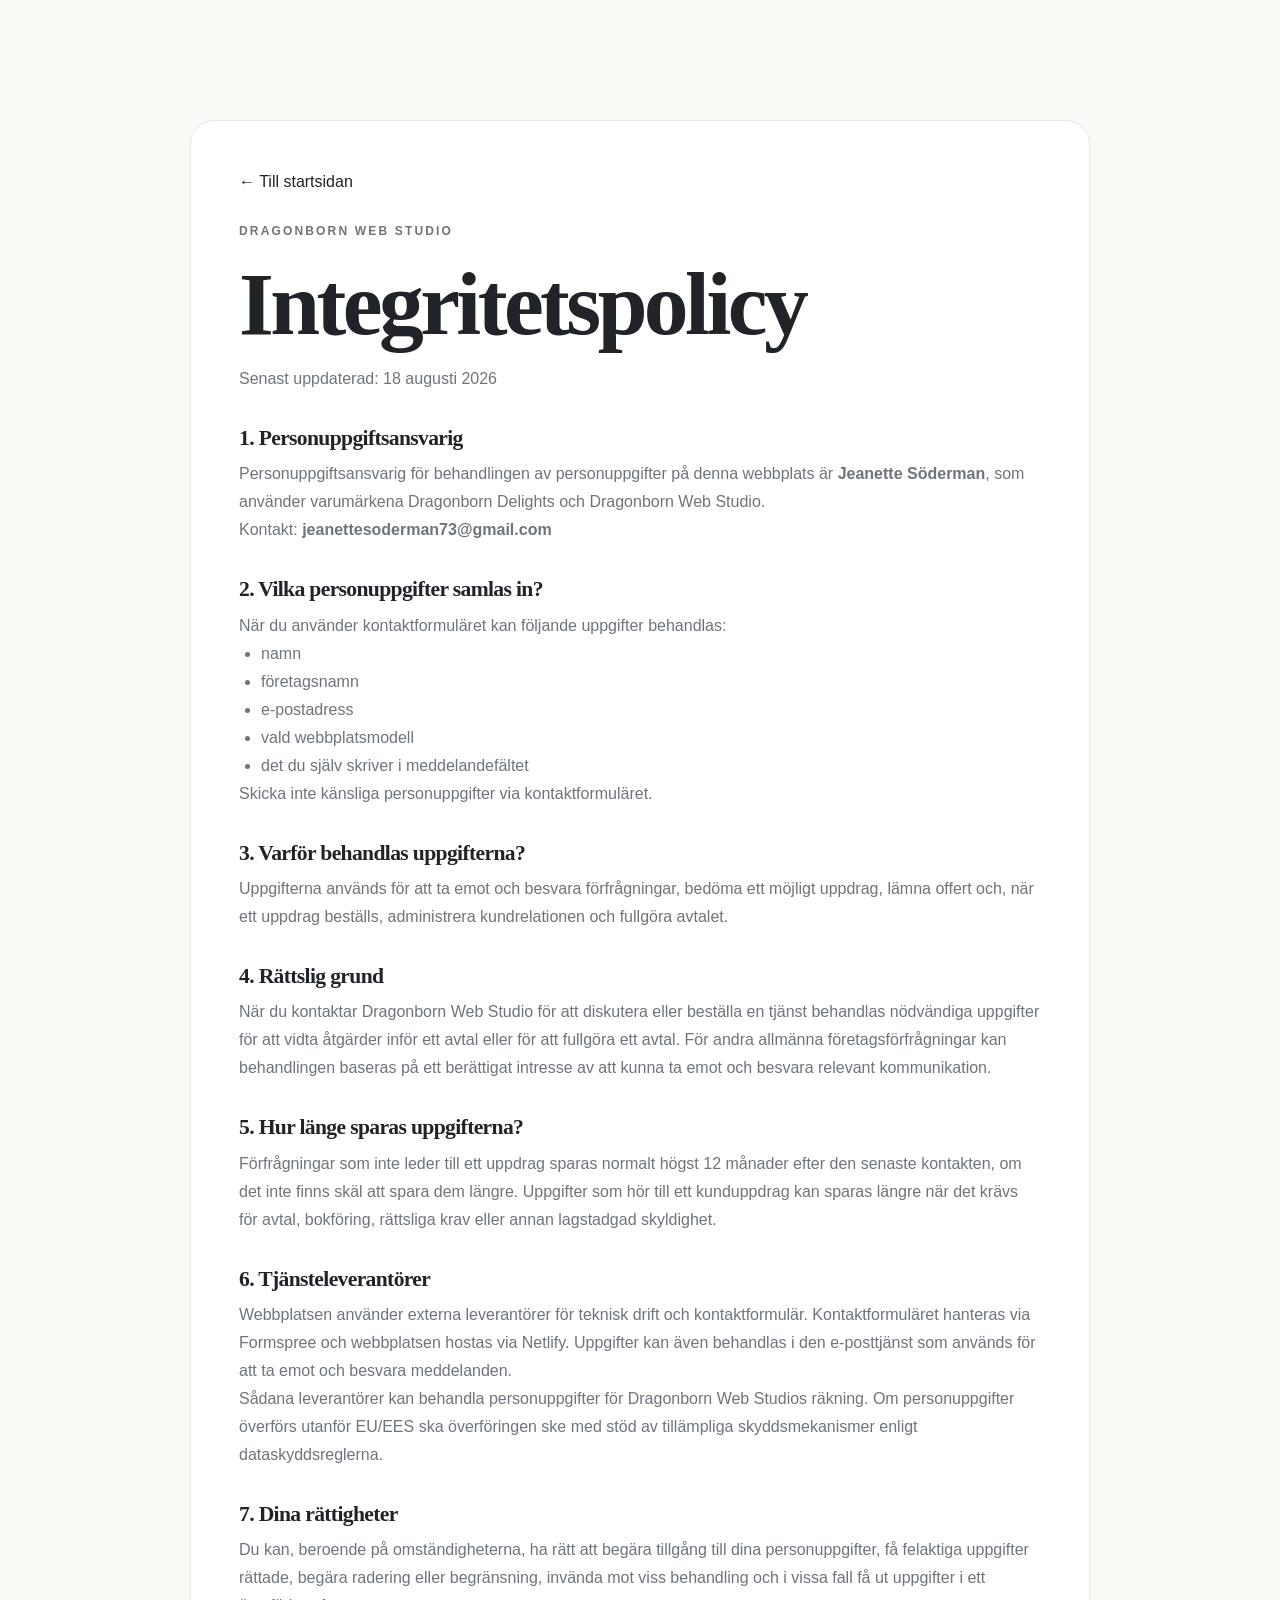
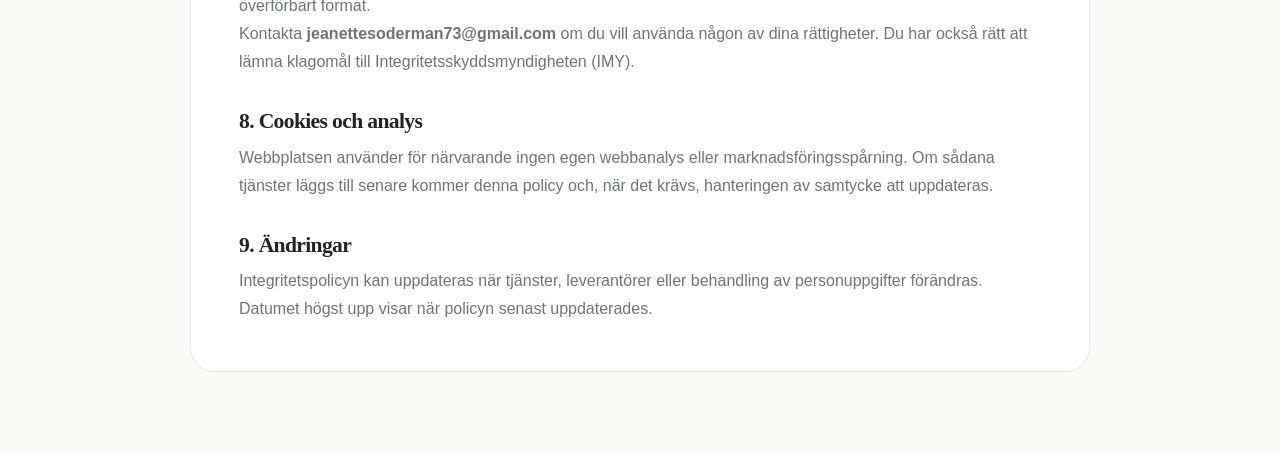
==== integritetspolicy.html @ 488ef943 "Update legal pages for private seller" ====
<!DOCTYPE html>
<html lang="sv">
<head>
  <meta charset="UTF-8">
  <meta name="viewport" content="width=device-width, initial-scale=1.0">
  <meta name="description" content="Integritetspolicy för Dragonborn Web Studio.">
  <title>Integritetspolicy | Dragonborn Web Studio</title>
  <link rel="stylesheet" href="style.css">
</head>
<body>
<main class="legal-main">
  <div class="container">
    <article class="legal-card">
      <a class="legal-back" href="index.html">← Till startsidan</a>
      <p class="eyebrow">DRAGONBORN WEB STUDIO</p>
      <h1>Integritetspolicy</h1>
      <p class="legal-meta">Senast uppdaterad: 18 augusti 2026</p>

      

      <h2>1. Personuppgiftsansvarig</h2>
      <p>
        Personuppgiftsansvarig för behandlingen av personuppgifter på denna webbplats är
        <strong>Jeanette Söderman</strong>, som använder varumärkena Dragonborn Delights och
        Dragonborn Web Studio.<br>
        Kontakt: <strong>jeanettesoderman73@gmail.com</strong>
      </p>

      <h2>2. Vilka personuppgifter samlas in?</h2>
      <p>När du använder kontaktformuläret kan följande uppgifter behandlas:</p>
      <ul>
        <li>namn</li>
        <li>företagsnamn</li>
        <li>e-postadress</li>
        <li>vald webbplatsmodell</li>
        <li>det du själv skriver i meddelandefältet</li>
      </ul>
      <p>Skicka inte känsliga personuppgifter via kontaktformuläret.</p>

      <h2>3. Varför behandlas uppgifterna?</h2>
      <p>
        Uppgifterna används för att ta emot och besvara förfrågningar, bedöma ett möjligt uppdrag,
        lämna offert och, när ett uppdrag beställs, administrera kundrelationen och fullgöra avtalet.
      </p>

      <h2>4. Rättslig grund</h2>
      <p>
        När du kontaktar Dragonborn Web Studio för att diskutera eller beställa en tjänst behandlas
        nödvändiga uppgifter för att vidta åtgärder inför ett avtal eller för att fullgöra ett avtal.
        För andra allmänna företagsförfrågningar kan behandlingen baseras på ett berättigat intresse
        av att kunna ta emot och besvara relevant kommunikation.
      </p>

      <h2>5. Hur länge sparas uppgifterna?</h2>
      <p>
        Förfrågningar som inte leder till ett uppdrag sparas normalt högst 12 månader efter den senaste
        kontakten, om det inte finns skäl att spara dem längre. Uppgifter som hör till ett kunduppdrag kan
        sparas längre när det krävs för avtal, bokföring, rättsliga krav eller annan lagstadgad skyldighet.
      </p>

      <h2>6. Tjänsteleverantörer</h2>
      <p>
        Webbplatsen använder externa leverantörer för teknisk drift och kontaktformulär.
        Kontaktformuläret hanteras via Formspree och webbplatsen hostas via Netlify. Uppgifter kan även
        behandlas i den e-posttjänst som används för att ta emot och besvara meddelanden.
      </p>
      <p>
        Sådana leverantörer kan behandla personuppgifter för Dragonborn Web Studios räkning. Om
        personuppgifter överförs utanför EU/EES ska överföringen ske med stöd av tillämpliga
        skyddsmekanismer enligt dataskyddsreglerna.
      </p>

      <h2>7. Dina rättigheter</h2>
      <p>
        Du kan, beroende på omständigheterna, ha rätt att begära tillgång till dina personuppgifter,
        få felaktiga uppgifter rättade, begära radering eller begränsning, invända mot viss behandling
        och i vissa fall få ut uppgifter i ett överförbart format.
      </p>
      <p>
        Kontakta <strong>jeanettesoderman73@gmail.com</strong> om du vill använda någon av dina rättigheter.
        Du har också rätt att lämna klagomål till Integritetsskyddsmyndigheten (IMY).
      </p>

      <h2>8. Cookies och analys</h2>
      <p>
        Webbplatsen använder för närvarande ingen egen webbanalys eller marknadsföringsspårning.
        Om sådana tjänster läggs till senare kommer denna policy och, när det krävs, hanteringen av
        samtycke att uppdateras.
      </p>

      <h2>9. Ändringar</h2>
      <p>
        Integritetspolicyn kan uppdateras när tjänster, leverantörer eller behandling av personuppgifter
        förändras. Datumet högst upp visar när policyn senast uppdaterades.
      </p>
    </article>
  </div>
</main>
</body>
</html>
---- style.css ----
:root{
  --ink:#202327;
  --muted:#6e747a;
  --paper:#f7f4ef;
  --white:#fff;
  --sand:#e8dfd2;
  --dark:#1f262d;
  --accent:#b88b58;
  --accent-dark:#8e673f;
  --blue:#536d7c;
  --line:rgba(32,35,39,.10);
  --shadow:0 22px 55px rgba(43,39,34,.10);
}
*{box-sizing:border-box;margin:0;padding:0}
html{scroll-behavior:smooth}
body{font-family:Arial, Helvetica, sans-serif;background:var(--paper);color:var(--ink);line-height:1.65}
a{text-decoration:none;color:inherit}
button,input,textarea,select{font:inherit}
.container{width:min(1180px,calc(100% - 40px));margin:auto}
.section{padding:110px 0}
h1,h2,h3{font-family:Georgia, "Times New Roman", serif;line-height:1.08}
h1{font-size:clamp(3.8rem,7vw,6.8rem);letter-spacing:-.04em}
h2{font-size:clamp(2.7rem,5vw,4.6rem);letter-spacing:-.03em}
h3{font-size:1.6rem}
p{color:var(--muted)}
.eyebrow{font-size:.75rem;letter-spacing:.18em;font-weight:700;color:var(--accent-dark);margin-bottom:14px}
.eyebrow.light{color:#dbc09d}
.site-header{position:sticky;top:0;z-index:1000;background:rgba(247,244,239,.92);backdrop-filter:blur(14px);border-bottom:1px solid var(--line)}
.nav-wrap{min-height:80px;display:flex;align-items:center;justify-content:space-between}
.brand{font-family:Georgia, "Times New Roman", serif;font-size:1.45rem;font-weight:700}
.main-nav{display:flex;align-items:center;gap:26px;font-size:.9rem}
.menu-toggle{display:none;background:none;border:0}.menu-toggle span{display:block;width:25px;height:2px;background:var(--ink);margin:5px 0}
.btn{display:inline-flex;align-items:center;justify-content:center;min-height:52px;padding:0 25px;background:var(--dark);border:1px solid var(--dark);color:#fff;font-weight:700;font-size:.9rem;transition:.2s}
.btn:hover{transform:translateY(-1px);background:#13181d}
.btn-small{min-height:42px;padding:0 18px}
.btn-outline{background:transparent;color:var(--ink);border-color:var(--ink)}
.btn-light{background:#fff;border-color:#fff;color:var(--dark)}
.hero{padding:80px 0 95px;background:
radial-gradient(circle at 15% 10%,rgba(184,139,88,.13),transparent 30%),
linear-gradient(110deg,#f7f4ef 0%,#f7f4ef 60%,#e9e1d7 60%)}
.hero-grid{display:grid;grid-template-columns:1.05fr .95fr;gap:70px;align-items:center;min-height:680px}
.lead{font-size:1.08rem;max-width:660px;margin-top:25px}
.hero-actions{display:flex;gap:14px;flex-wrap:wrap;margin-top:34px}
.hero-points{display:flex;gap:16px;flex-wrap:wrap;margin-top:35px}.hero-points span{font-size:.8rem;color:#6c625b}.hero-points span::before{content:"✓";margin-right:6px;color:var(--accent-dark);font-weight:700}
.hero-panel{position:relative}
.browser-card{background:#fff;border-radius:16px;box-shadow:var(--shadow);overflow:hidden;border:1px solid rgba(32,35,39,.08)}
.browser-top{height:48px;background:#ece7df;display:flex;align-items:center;gap:7px;padding:0 16px}.browser-top span{width:10px;height:10px;border-radius:50%;background:#c5bbb0}
.browser-content{padding:45px}.mini-label{font-size:.68rem;letter-spacing:.16em;color:var(--accent-dark);font-weight:700}.browser-content strong{display:block;font-family:"Playfair Display";font-size:2.3rem;margin-top:12px}.browser-content p{margin-top:10px}
.mock-grid{display:grid;grid-template-columns:repeat(3,1fr);gap:10px;margin-top:35px}.mock-grid div{height:150px;background:linear-gradient(150deg,#e9ded0,#c7b5a4);border-radius:6px}.mock-grid div:nth-child(2){background:linear-gradient(150deg,#d8e0e4,#9cadb7)}.mock-grid div:nth-child(3){background:linear-gradient(150deg,#ddd5cf,#a99d94)}
.floating-note{position:absolute;right:-20px;bottom:-30px;background:var(--dark);color:#fff;padding:20px 24px;box-shadow:var(--shadow)}.floating-note strong{display:block}.floating-note span{font-size:.78rem;color:#b9c2c8}
.section-heading{max-width:760px;margin:0 auto 58px;text-align:center}.section-heading p:last-child{margin-top:16px}
.models-section{background:#fff}
.models-grid{display:grid;grid-template-columns:repeat(2,1fr);gap:28px}
.model-card{border:1px solid var(--line);background:#fff;overflow:hidden;box-shadow:0 12px 35px rgba(43,39,34,.06)}
.model-preview{height:310px;overflow:hidden;position:relative}.model-preview img{width:100%;height:100%;object-fit:cover;display:block;transition:.35s}.model-card:hover .model-preview img{transform:scale(1.02)}
.model-category{position:absolute;top:16px;left:16px;background:rgba(255,255,255,.9);padding:7px 11px;font-size:.68rem;font-weight:700;letter-spacing:.12em}
.model-body{padding:26px}.model-body h3{font-size:2rem}.model-body p{margin-top:10px}.model-actions{display:flex;justify-content:space-between;gap:14px;align-items:center;margin-top:24px}.demo-link{font-weight:700;color:var(--accent-dark);border-bottom:1px solid var(--accent)}
.process-section{background:var(--paper)}
.steps-grid{display:grid;grid-template-columns:repeat(4,1fr);gap:18px}.steps-grid article{background:#fff;padding:28px;border-top:3px solid var(--accent)}.steps-grid span{font-size:.72rem;color:var(--accent-dark);letter-spacing:.13em}.steps-grid h3{margin-top:14px}.steps-grid p{margin-top:10px}
.pricing-section{background:#fff}
.pricing-grid{display:grid;grid-template-columns:1fr .72fr;gap:80px;align-items:center}
.pricing-copy>p{margin-top:18px}
.check-list{list-style:none;margin-top:28px}.check-list li{padding:9px 0;border-bottom:1px solid var(--line)}.check-list li::before{content:"✓";color:var(--accent-dark);margin-right:9px}
.price-card{background:var(--dark);color:#fff;padding:40px;box-shadow:var(--shadow)}.price-label{font-size:.68rem;letter-spacing:.18em;color:#d5b58b}.price{display:block;font-family:"Playfair Display";font-size:3.4rem;margin-top:10px}.price-note{font-size:.78rem;color:#aeb9c0}.divider{height:1px;background:rgba(255,255,255,.12);margin:28px 0}.price-card p{color:#c0c8cd}.price-card .btn{margin-top:26px;background:var(--accent);border-color:var(--accent);color:#1f2529}
.hosting-section{background:linear-gradient(180deg,#f0ebe4,#e7ddd1)}
.hosting-grid{display:grid;grid-template-columns:1fr 1fr;gap:24px;max-width:900px;margin:auto}.hosting-grid article{background:#fff;padding:34px;border:1px solid var(--line)}.hosting-grid article.featured{border:2px solid var(--accent)}.hosting-grid .tag{font-size:.68rem;letter-spacing:.14em;color:var(--accent-dark);font-weight:700}.hosting-grid h3{font-size:2.2rem;margin-top:12px}.hosting-grid p{margin-top:10px}.hosting-grid ul{list-style:none;margin-top:22px}.hosting-grid li{padding:8px 0;border-bottom:1px solid var(--line)}
.addons-section{background:#fff}
.addons-grid{display:grid;grid-template-columns:repeat(3,1fr);gap:18px}.addons-grid article{padding:26px;border:1px solid var(--line);background:#fbfaf8}.addons-grid strong{font-size:1.02rem}.addons-grid p{margin-top:9px;font-size:.9rem}
.faq-section{background:var(--paper)}
.faq-grid{display:grid;grid-template-columns:.8fr 1.2fr;gap:80px}.faq-list details{border-bottom:1px solid var(--line);padding:18px 0}.faq-list summary{cursor:pointer;font-weight:700}.faq-list p{margin-top:10px}
.contact-section{padding:110px 0;background:var(--dark);color:#fff}.contact-grid{display:grid;grid-template-columns:.9fr 1.1fr;gap:80px}.contact-grid>div>p{color:#b8c0c6;margin-top:18px}
.contact-form{background:#2b333a;padding:34px}.form-row{display:grid;grid-template-columns:1fr 1fr;gap:16px}label{display:block;margin-bottom:16px;font-size:.82rem;font-weight:700;color:#d7dde1}
input,textarea,select{width:100%;margin-top:7px;padding:13px 14px;background:#fff;border:0;outline:none;color:#222}.form-status{margin-top:12px;font-size:.82rem;color:#c7d0d5}
.footer{background:#171d22;color:#fff;padding:60px 0 22px}.footer-grid{display:grid;grid-template-columns:1.5fr 1fr 1fr;gap:40px}.footer-grid>div:not(:first-child){display:flex;flex-direction:column;gap:8px}.footer p,.footer a{color:#9aa6ae}.footer-brand{font-family:"Playfair Display";font-size:1.35rem}.footer-bottom{display:flex;justify-content:space-between;border-top:1px solid rgba(255,255,255,.08);padding-top:18px;margin-top:40px;color:#718089;font-size:.74rem}
@media(max-width:980px){
.main-nav{display:none;position:absolute;top:80px;left:0;right:0;background:var(--paper);padding:22px;flex-direction:column;align-items:stretch;border-bottom:1px solid var(--line)}.main-nav.open{display:flex}.menu-toggle{display:block}
.hero{background:var(--paper)}.hero-grid,.pricing-grid,.faq-grid,.contact-grid{grid-template-columns:1fr}.hero-grid{min-height:auto}.models-grid{grid-template-columns:1fr}.steps-grid,.addons-grid{grid-template-columns:1fr 1fr}.hosting-grid{grid-template-columns:1fr}
}
@media(max-width:650px){
.container{width:min(100% - 28px,1180px)}.section{padding:80px 0}.hero{padding-top:45px}.hero-grid{gap:45px}.browser-content{padding:28px}.mock-grid div{height:110px}.floating-note{position:relative;right:auto;bottom:auto;margin-top:14px}.steps-grid,.addons-grid,.footer-grid,.form-row{grid-template-columns:1fr}.model-preview{height:240px}.footer-bottom{flex-direction:column;gap:8px}
}

.brand-lockup{
  display:flex;
  flex-direction:column;
  line-height:1.05;
}
.brand-lockup strong{
  font-family:Georgia, "Times New Roman", serif;
  font-size:1.22rem;
}
.brand-lockup small{
  margin-top:5px;
  font-family:Arial, Helvetica, sans-serif;
  font-size:.60rem;
  letter-spacing:.13em;
  text-transform:uppercase;
  color:var(--muted);
}
.dragonborn-section{
  background:#fff;
  border-top:1px solid var(--line);
}
.dragonborn-grid{
  display:grid;
  grid-template-columns:360px 1fr;
  gap:70px;
  align-items:center;
}
.dragonborn-logo-wrap img{
  display:block;
  width:100%;
  height:auto;
  border-radius:20px;
}
.dragonborn-copy p:last-child{
  margin-top:18px;
  max-width:650px;
}
.footer-brand-lockup{
  display:flex;
  flex-direction:column;
  gap:4px;
}
.footer-brand-lockup span{
  color:#76838b;
  font-size:.72rem;
  letter-spacing:.08em;
}
@media(max-width:980px){
  .dragonborn-grid{
    grid-template-columns:1fr;
    gap:38px;
  }
  .dragonborn-logo-wrap{
    max-width:340px;
    margin:auto;
  }
  .dragonborn-copy{
    text-align:center;
  }
}


.legal-main{
  padding:120px 0 80px;
  background:#fbfaf7;
}
.legal-card{
  max-width:900px;
  margin:0 auto;
  background:#fff;
  border:1px solid var(--line);
  border-radius:24px;
  padding:48px;
}
.legal-card h1{
  margin-bottom:12px;
}
.legal-card h2{
  margin-top:34px;
  margin-bottom:10px;
  font-size:1.35rem;
}
.legal-card p,
.legal-card li{
  color:var(--muted);
  line-height:1.75;
}
.legal-card ul{
  padding-left:22px;
}
.legal-meta{
  margin-bottom:28px;
}
.legal-warning{
  padding:18px 20px;
  margin:24px 0;
  border:1px solid #c8b89b;
  border-radius:14px;
  background:#faf6ee;
}
.legal-back{
  display:inline-block;
  margin-bottom:26px;
}
@media(max-width:700px){
  .legal-card{padding:28px 22px}
}
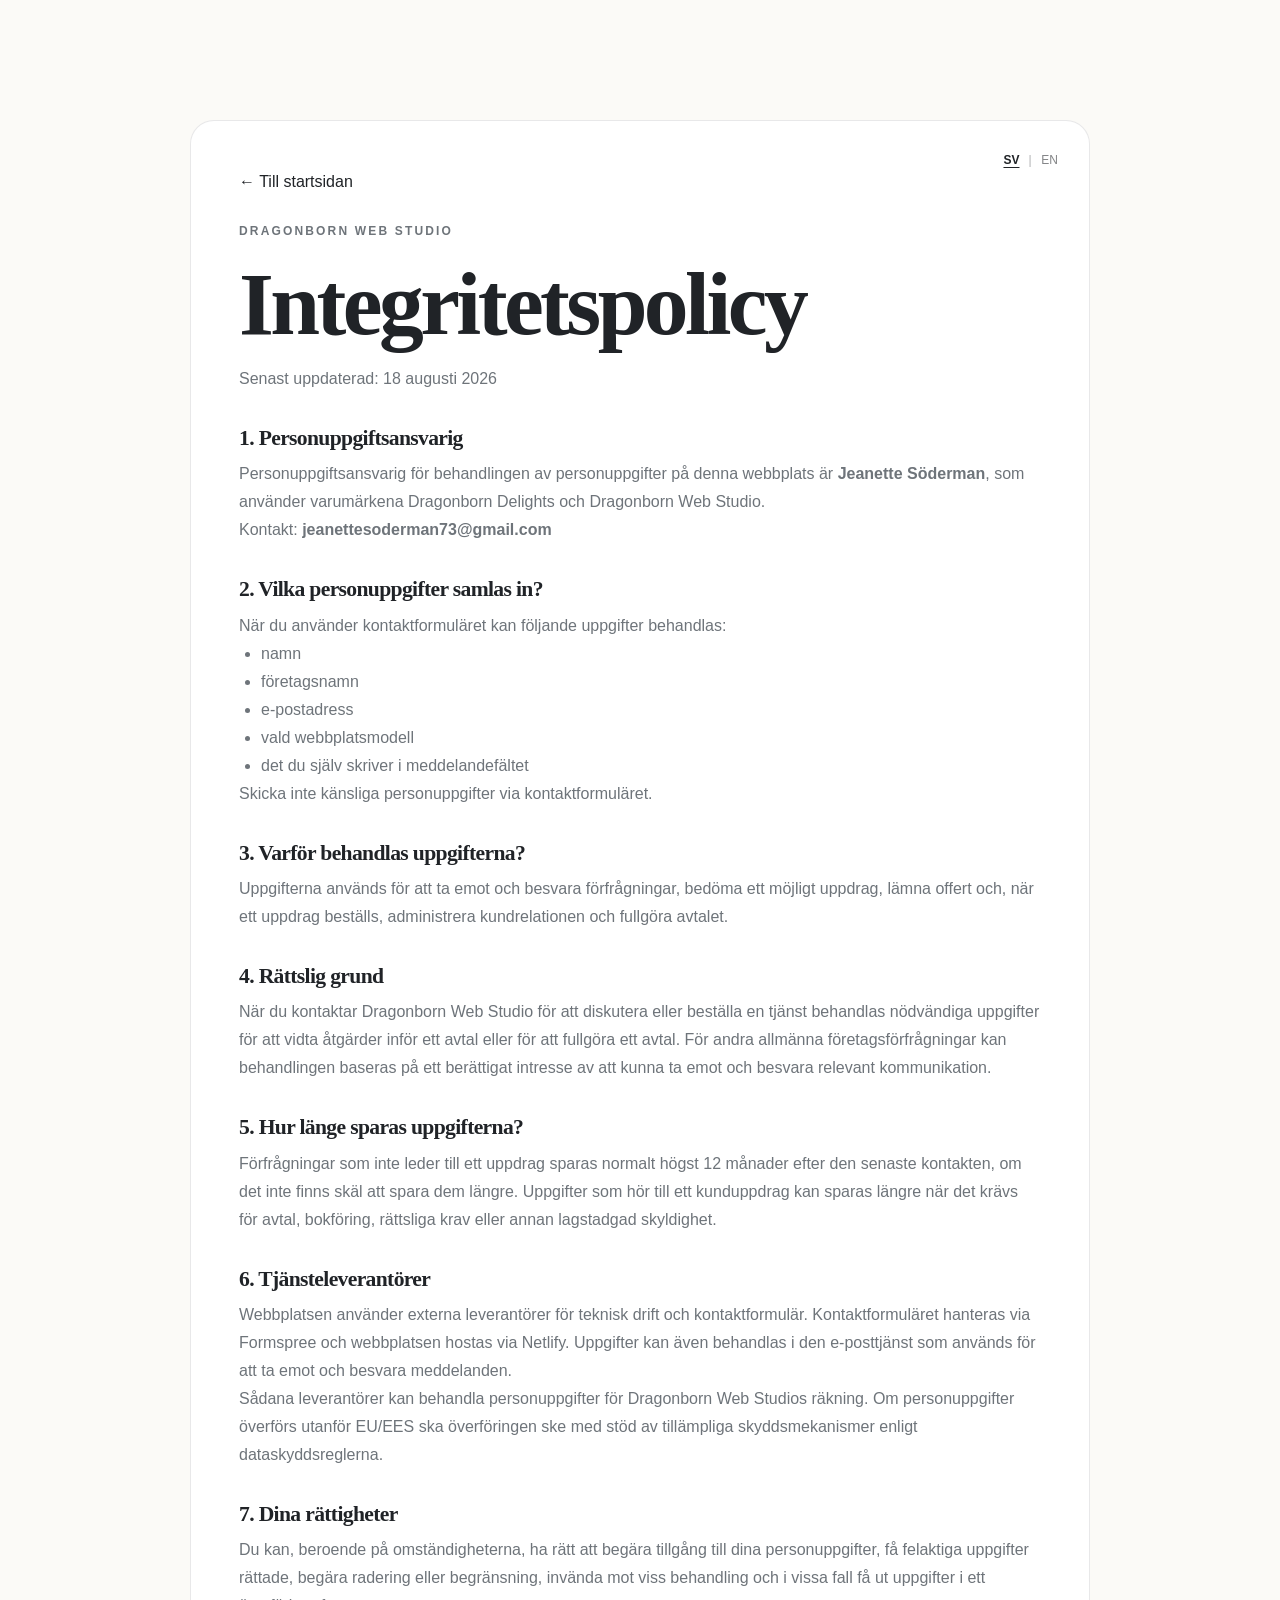
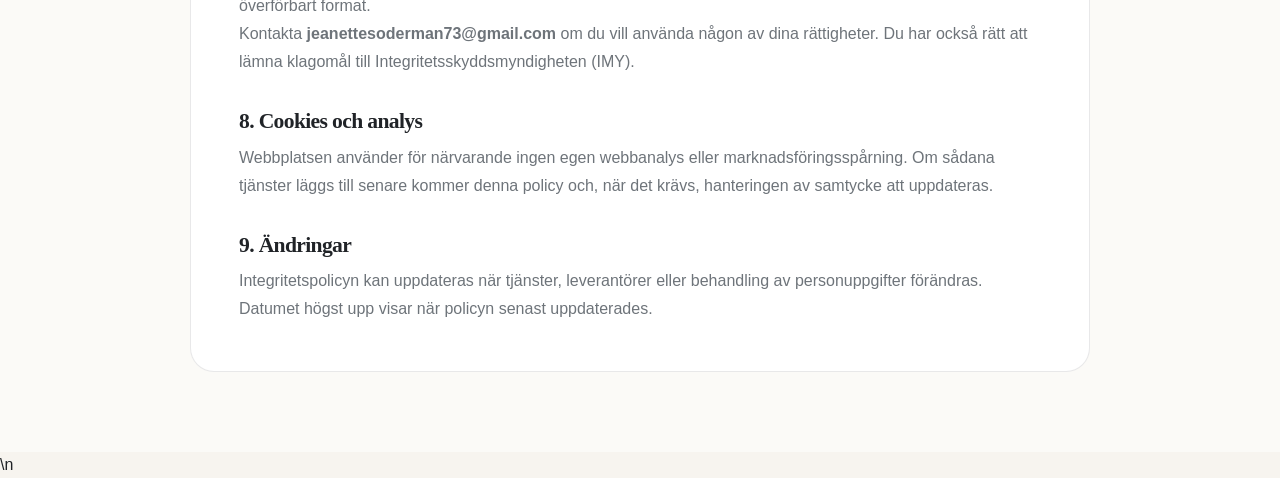
==== commit 140af2ac: "Add Swedish and English language switch" ====
--- a/integritetspolicy.html
+++ b/integritetspolicy.html
@@ -96,5 +96,5 @@
     </article>
   </div>
 </main>
-</body>
+  <script src="lang.js"></script>\n</body>
 </html>
--- a/style.css
+++ b/style.css
@@ -187,3 +187,12 @@
 @media(max-width:700px){
   .legal-card{padding:28px 22px}
 }
+
+
+.lang-switch{display:flex;align-items:center;gap:6px;margin-left:auto;font-family:Arial,Helvetica,sans-serif;font-size:12px;letter-spacing:.06em;white-space:nowrap}
+.lang-switch button{appearance:none;border:0;background:transparent;color:inherit;opacity:.55;font:inherit;cursor:pointer;padding:6px 3px}
+.lang-switch button.active{opacity:1;font-weight:700;text-decoration:underline;text-underline-offset:3px}
+.lang-switch span{opacity:.35}
+@media(max-width:900px){.lang-switch{margin-left:10px}}
+.legal-card>.lang-switch{position:absolute;top:24px;right:28px}
+.legal-card{position:relative}
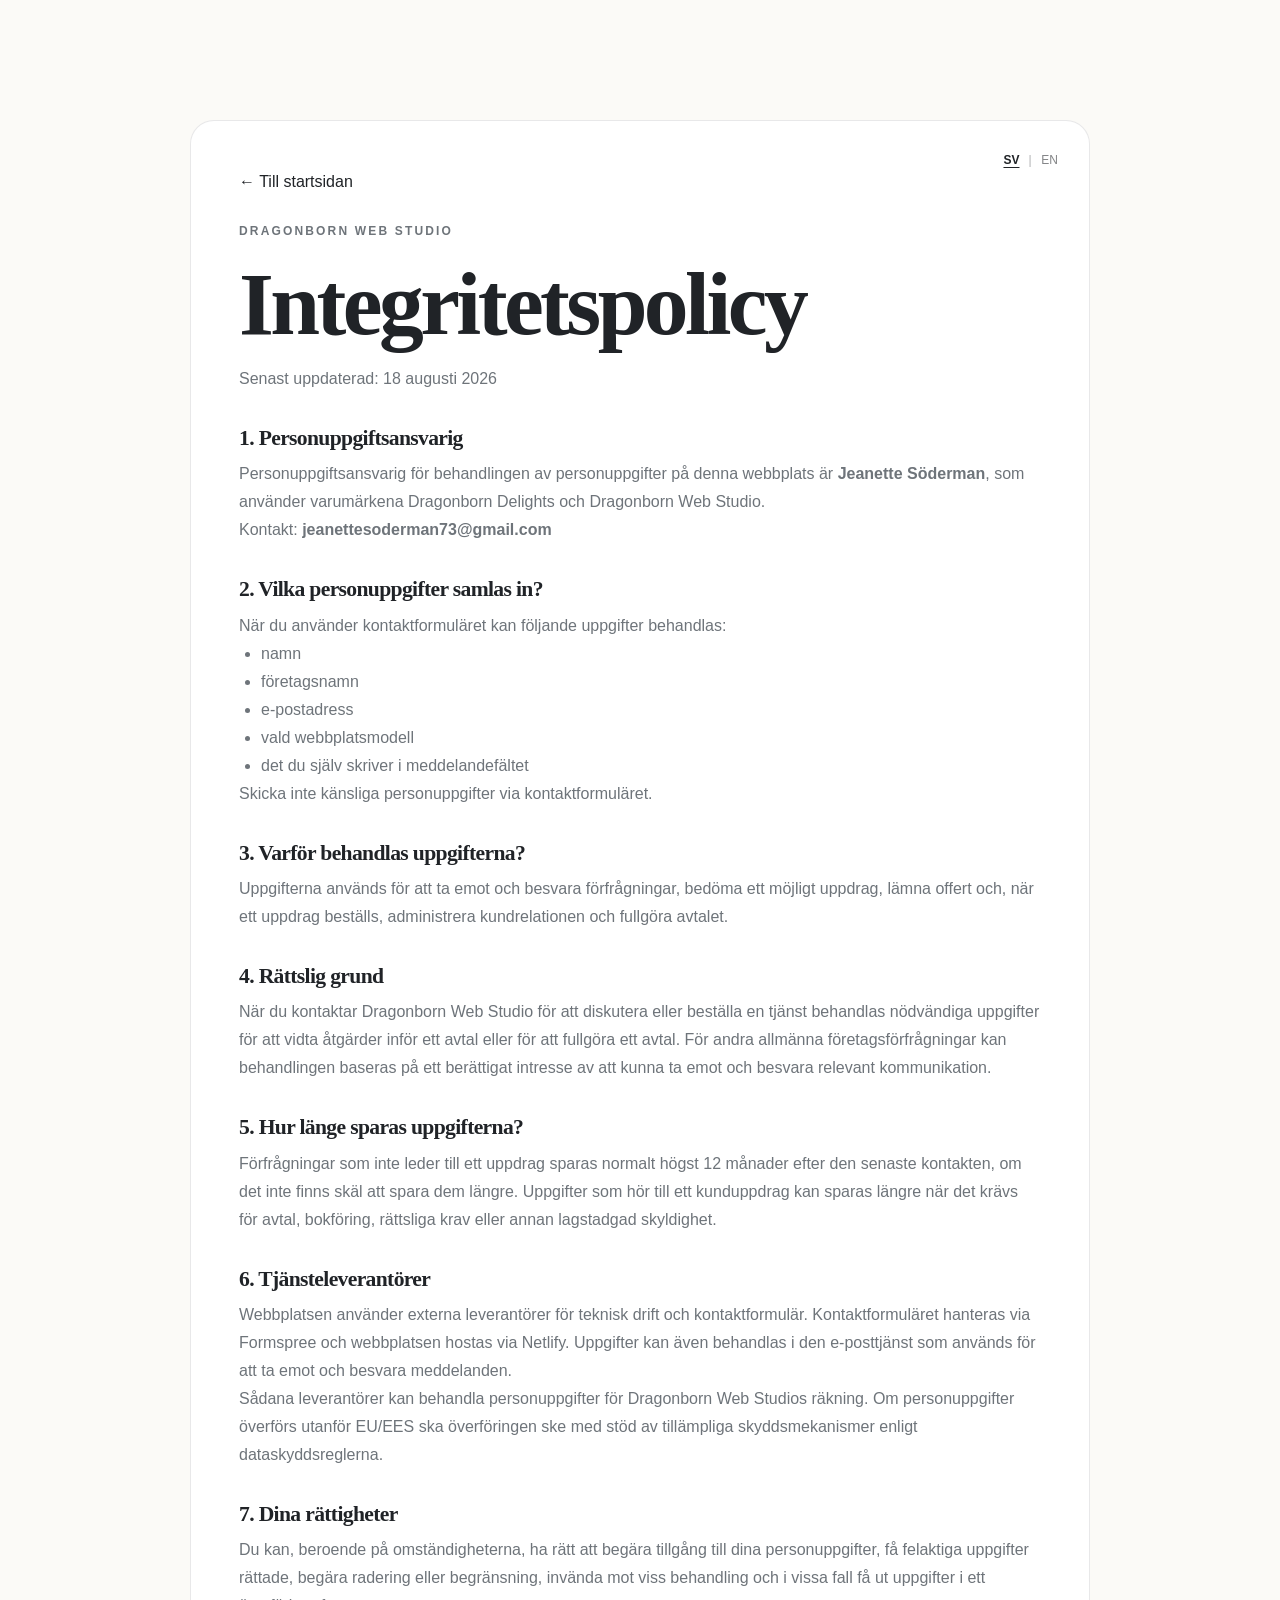
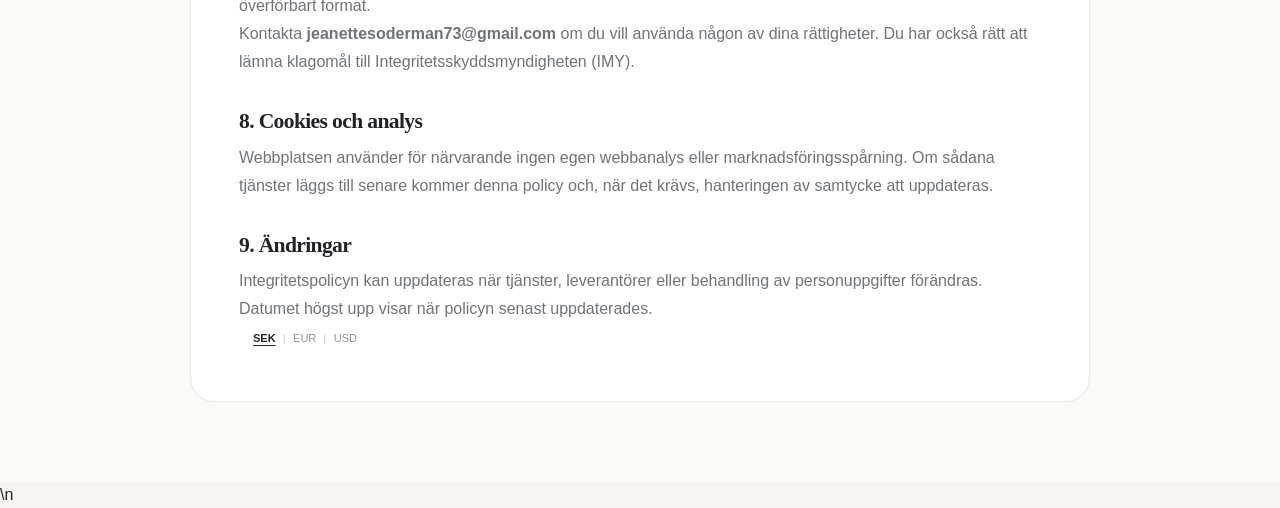
==== commit 091408b0: "Add currency switch" ====
--- a/integritetspolicy.html
+++ b/integritetspolicy.html
@@ -96,5 +96,6 @@
     </article>
   </div>
 </main>
-  <script src="lang.js"></script>\n</body>
+  <script src="lang.js"></script>
+  <script src="currency.js"></script>\n</body>
 </html>
--- a/style.css
+++ b/style.css
@@ -196,3 +196,62 @@
 @media(max-width:900px){.lang-switch{margin-left:10px}}
 .legal-card>.lang-switch{position:absolute;top:24px;right:28px}
 .legal-card{position:relative}
+
+
+/* Header alignment refinement */
+@media (min-width: 901px){
+  .nav-wrap{
+    display:grid;
+    grid-template-columns:auto 1fr auto;
+    align-items:center;
+    column-gap:28px;
+  }
+
+  .nav-wrap > nav,
+  .nav-wrap .main-nav{
+    justify-self:center;
+    margin-left:0;
+    margin-right:0;
+  }
+
+  .lang-switch{
+    justify-self:end;
+    margin-left:0;
+  }
+}
+
+
+.currency-switch{
+  display:flex;
+  align-items:center;
+  gap:5px;
+  margin-left:12px;
+  font-family:Arial,Helvetica,sans-serif;
+  font-size:11px;
+  letter-spacing:.05em;
+  white-space:nowrap;
+}
+.currency-switch button{
+  appearance:none;
+  border:0;
+  background:transparent;
+  color:inherit;
+  opacity:.48;
+  font:inherit;
+  cursor:pointer;
+  padding:6px 2px;
+}
+.currency-switch button.active{
+  opacity:1;
+  font-weight:700;
+  text-decoration:underline;
+  text-underline-offset:3px;
+}
+.currency-switch span{opacity:.25}
+
+@media(max-width:900px){
+  .currency-switch{
+    margin-left:8px;
+    font-size:10px;
+  }
+}
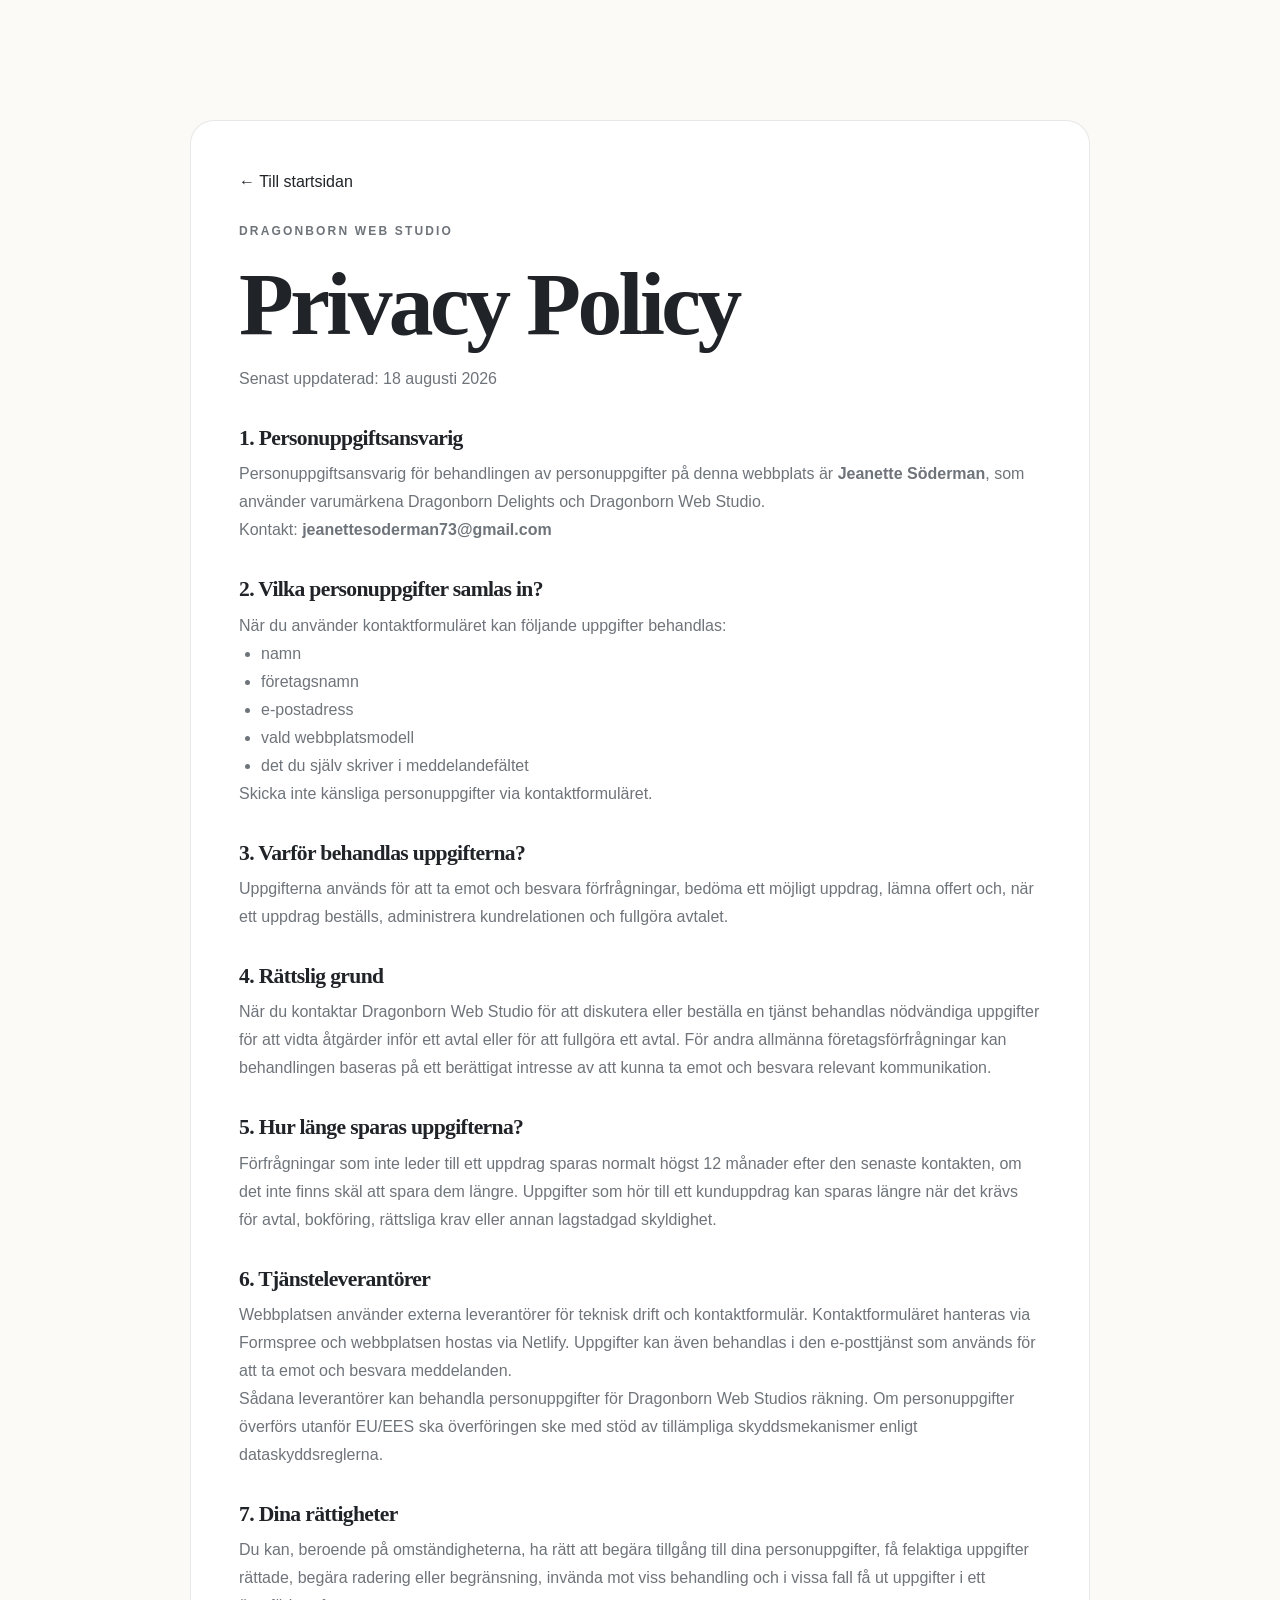
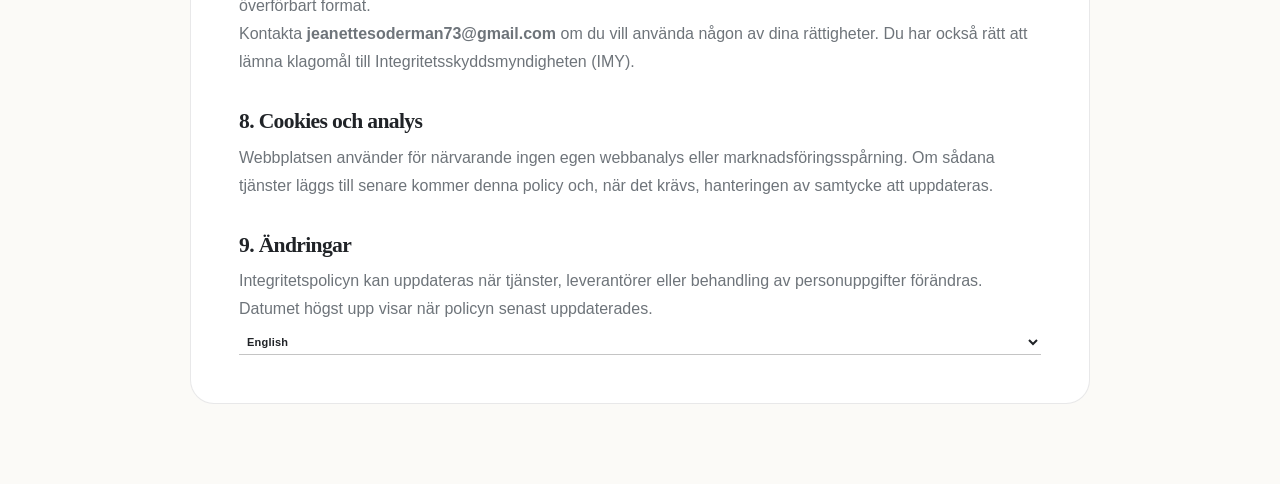
==== commit 5927f41a: "Update Web Studio domain and SEO" ====
--- a/integritetspolicy.html
+++ b/integritetspolicy.html
@@ -1,101 +1,168 @@
-<!DOCTYPE html>
+<!doctype html>
 <html lang="sv">
-<head>
-  <meta charset="UTF-8">
-  <meta name="viewport" content="width=device-width, initial-scale=1.0">
-  <meta name="description" content="Integritetspolicy för Dragonborn Web Studio.">
-  <title>Integritetspolicy | Dragonborn Web Studio</title>
-  <link rel="stylesheet" href="style.css">
-</head>
-<body>
-<main class="legal-main">
-  <div class="container">
-    <article class="legal-card">
-      <a class="legal-back" href="index.html">← Till startsidan</a>
-      <p class="eyebrow">DRAGONBORN WEB STUDIO</p>
-      <h1>Integritetspolicy</h1>
-      <p class="legal-meta">Senast uppdaterad: 18 augusti 2026</p>
+  <head>
+    <meta charset="UTF-8" />
 
-      
+    <meta name="viewport" content="width=device-width, initial-scale=1.0" />
 
-      <h2>1. Personuppgiftsansvarig</h2>
-      <p>
-        Personuppgiftsansvarig för behandlingen av personuppgifter på denna webbplats är
-        <strong>Jeanette Söderman</strong>, som använder varumärkena Dragonborn Delights och
-        Dragonborn Web Studio.<br>
-        Kontakt: <strong>jeanettesoderman73@gmail.com</strong>
-      </p>
+    <title>Integritetspolicy | Dragonborn Web Studio</title>
 
-      <h2>2. Vilka personuppgifter samlas in?</h2>
-      <p>När du använder kontaktformuläret kan följande uppgifter behandlas:</p>
-      <ul>
-        <li>namn</li>
-        <li>företagsnamn</li>
-        <li>e-postadress</li>
-        <li>vald webbplatsmodell</li>
-        <li>det du själv skriver i meddelandefältet</li>
-      </ul>
-      <p>Skicka inte känsliga personuppgifter via kontaktformuläret.</p>
+    <meta
+      name="description"
+      content="Integritetspolicy för Dragonborn Web Studio."
+    />
 
-      <h2>3. Varför behandlas uppgifterna?</h2>
-      <p>
-        Uppgifterna används för att ta emot och besvara förfrågningar, bedöma ett möjligt uppdrag,
-        lämna offert och, när ett uppdrag beställs, administrera kundrelationen och fullgöra avtalet.
-      </p>
+    <meta name="robots" content="index, follow" />
 
-      <h2>4. Rättslig grund</h2>
-      <p>
-        När du kontaktar Dragonborn Web Studio för att diskutera eller beställa en tjänst behandlas
-        nödvändiga uppgifter för att vidta åtgärder inför ett avtal eller för att fullgöra ett avtal.
-        För andra allmänna företagsförfrågningar kan behandlingen baseras på ett berättigat intresse
-        av att kunna ta emot och besvara relevant kommunikation.
-      </p>
+    <link
+      rel="canonical"
+      href="https://webstudio.dragonborndelights.com/integritetspolicy.html"
+    />
 
-      <h2>5. Hur länge sparas uppgifterna?</h2>
-      <p>
-        Förfrågningar som inte leder till ett uppdrag sparas normalt högst 12 månader efter den senaste
-        kontakten, om det inte finns skäl att spara dem längre. Uppgifter som hör till ett kunduppdrag kan
-        sparas längre när det krävs för avtal, bokföring, rättsliga krav eller annan lagstadgad skyldighet.
-      </p>
+    <meta property="og:type" content="website" />
 
-      <h2>6. Tjänsteleverantörer</h2>
-      <p>
-        Webbplatsen använder externa leverantörer för teknisk drift och kontaktformulär.
-        Kontaktformuläret hanteras via Formspree och webbplatsen hostas via Netlify. Uppgifter kan även
-        behandlas i den e-posttjänst som används för att ta emot och besvara meddelanden.
-      </p>
-      <p>
-        Sådana leverantörer kan behandla personuppgifter för Dragonborn Web Studios räkning. Om
-        personuppgifter överförs utanför EU/EES ska överföringen ske med stöd av tillämpliga
-        skyddsmekanismer enligt dataskyddsreglerna.
-      </p>
+    <meta
+      property="og:title"
+      content="Integritetspolicy | Dragonborn Web Studio"
+    />
 
-      <h2>7. Dina rättigheter</h2>
-      <p>
-        Du kan, beroende på omständigheterna, ha rätt att begära tillgång till dina personuppgifter,
-        få felaktiga uppgifter rättade, begära radering eller begränsning, invända mot viss behandling
-        och i vissa fall få ut uppgifter i ett överförbart format.
-      </p>
-      <p>
-        Kontakta <strong>jeanettesoderman73@gmail.com</strong> om du vill använda någon av dina rättigheter.
-        Du har också rätt att lämna klagomål till Integritetsskyddsmyndigheten (IMY).
-      </p>
+    <meta
+      property="og:description"
+      content="Information om hur Dragonborn Web Studio behandlar personuppgifter."
+    />
 
-      <h2>8. Cookies och analys</h2>
-      <p>
-        Webbplatsen använder för närvarande ingen egen webbanalys eller marknadsföringsspårning.
-        Om sådana tjänster läggs till senare kommer denna policy och, när det krävs, hanteringen av
-        samtycke att uppdateras.
-      </p>
+    <meta
+      property="og:url"
+      content="https://webstudio.dragonborndelights.com/integritetspolicy.html"
+    />
 
-      <h2>9. Ändringar</h2>
-      <p>
-        Integritetspolicyn kan uppdateras när tjänster, leverantörer eller behandling av personuppgifter
-        förändras. Datumet högst upp visar när policyn senast uppdaterades.
-      </p>
-    </article>
-  </div>
-</main>
-  <script src="lang.js"></script>
-  <script src="currency.js"></script>\n</body>
+    <meta property="og:site_name" content="Dragonborn Web Studio" />
+
+    <link rel="stylesheet" href="style.css" />
+  </head>
+
+  <body>
+    <main class="legal-main">
+      <div class="container">
+        <article class="legal-card">
+          <a class="legal-back" href="index.html"> ← Till startsidan </a>
+
+          <p class="eyebrow">DRAGONBORN WEB STUDIO</p>
+
+          <h1>Integritetspolicy</h1>
+
+          <p class="legal-meta">Senast uppdaterad: 18 augusti 2026</p>
+
+          <h2>1. Personuppgiftsansvarig</h2>
+
+          <p>
+            Personuppgiftsansvarig för behandlingen av personuppgifter på denna
+            webbplats är
+            <strong>Jeanette Söderman</strong>, som använder varumärkena
+            Dragonborn Delights och Dragonborn Web Studio.
+            <br />
+            Kontakt:
+            <strong>jeanettesoderman73@gmail.com</strong>
+          </p>
+
+          <h2>2. Vilka personuppgifter samlas in?</h2>
+
+          <p>
+            När du använder kontaktformuläret kan följande uppgifter behandlas:
+          </p>
+
+          <ul>
+            <li>namn</li>
+            <li>företagsnamn</li>
+            <li>e-postadress</li>
+            <li>vald webbplatsmodell</li>
+            <li>det du själv skriver i meddelandefältet</li>
+          </ul>
+
+          <p>Skicka inte känsliga personuppgifter via kontaktformuläret.</p>
+
+          <h2>3. Varför behandlas uppgifterna?</h2>
+
+          <p>
+            Uppgifterna används för att ta emot och besvara förfrågningar,
+            bedöma ett möjligt uppdrag, lämna offert och, när ett uppdrag
+            beställs, administrera kundrelationen och fullgöra avtalet.
+          </p>
+
+          <h2>4. Rättslig grund</h2>
+
+          <p>
+            När du kontaktar Dragonborn Web Studio för att diskutera eller
+            beställa en tjänst behandlas nödvändiga uppgifter för att vidta
+            åtgärder inför ett avtal eller för att fullgöra ett avtal. För andra
+            allmänna företagsförfrågningar kan behandlingen baseras på ett
+            berättigat intresse av att kunna ta emot och besvara relevant
+            kommunikation.
+          </p>
+
+          <h2>5. Hur länge sparas uppgifterna?</h2>
+
+          <p>
+            Förfrågningar som inte leder till ett uppdrag sparas normalt högst
+            12 månader efter den senaste kontakten, om det inte finns skäl att
+            spara dem längre. Uppgifter som hör till ett kunduppdrag kan sparas
+            längre när det krävs för avtal, bokföring, rättsliga krav eller
+            annan lagstadgad skyldighet.
+          </p>
+
+          <h2>6. Tjänsteleverantörer</h2>
+
+          <p>
+            Webbplatsen använder externa leverantörer för teknisk drift och
+            kontaktformulär. Kontaktformuläret hanteras via Formspree och
+            webbplatsen hostas via Netlify. Uppgifter kan även behandlas i den
+            e-posttjänst som används för att ta emot och besvara meddelanden.
+          </p>
+
+          <p>
+            Sådana leverantörer kan behandla personuppgifter för Dragonborn Web
+            Studios räkning. Om personuppgifter överförs utanför EU/EES ska
+            överföringen ske med stöd av tillämpliga skyddsmekanismer enligt
+            dataskyddsreglerna.
+          </p>
+
+          <h2>7. Dina rättigheter</h2>
+
+          <p>
+            Du kan, beroende på omständigheterna, ha rätt att begära tillgång
+            till dina personuppgifter, få felaktiga uppgifter rättade, begära
+            radering eller begränsning, invända mot viss behandling och i vissa
+            fall få ut uppgifter i ett överförbart format.
+          </p>
+
+          <p>
+            Kontakta
+            <strong>jeanettesoderman73@gmail.com</strong>
+            om du vill använda någon av dina rättigheter. Du har också rätt att
+            lämna klagomål till Integritetsskyddsmyndigheten (IMY).
+          </p>
+
+          <h2>8. Cookies och analys</h2>
+
+          <p>
+            Webbplatsen använder för närvarande ingen egen webbanalys eller
+            marknadsföringsspårning. Om sådana tjänster läggs till senare kommer
+            denna policy och, när det krävs, hanteringen av samtycke att
+            uppdateras.
+          </p>
+
+          <h2>9. Ändringar</h2>
+
+          <p>
+            Integritetspolicyn kan uppdateras när tjänster, leverantörer eller
+            behandling av personuppgifter förändras. Datumet högst upp visar när
+            policyn senast uppdaterades.
+          </p>
+        </article>
+      </div>
+    </main>
+
+    <script src="lang.js"></script>
+    <script src="currency.js"></script>
+  </body>
 </html>
--- a/style.css
+++ b/style.css
@@ -255,3 +255,92 @@
     font-size:10px;
   }
 }
+
+
+/* Final header layout: logo left, menu centered, language/currency stacked right */
+@media (min-width: 901px){
+  .nav-wrap{
+    display:grid !important;
+    grid-template-columns:minmax(250px, 1fr) auto minmax(250px, 1fr);
+    align-items:center;
+    column-gap:28px;
+  }
+
+  .brand,
+  .brand-lockup{
+    justify-self:start;
+  }
+
+  .nav-wrap > nav,
+  .nav-wrap .main-nav{
+    justify-self:center !important;
+    margin:0 !important;
+  }
+
+  .lang-switch{
+    justify-self:end;
+    margin-left:0 !important;
+    align-self:start;
+  }
+
+  .currency-switch{
+    grid-column:3;
+    justify-self:end;
+    margin-left:0 !important;
+    margin-top:2px;
+  }
+
+  /* Keep language and currency together on the right */
+  .nav-wrap .lang-switch{
+    grid-column:3;
+    grid-row:1;
+  }
+
+  .nav-wrap .currency-switch{
+    grid-column:3;
+    grid-row:1;
+    transform:translateY(22px);
+  }
+}
+
+@media (max-width: 900px){
+  .currency-switch{
+    margin-top:4px;
+  }
+}
+
+
+/* Multi-language selector */
+.language-select-wrap{
+  grid-column:3;
+  grid-row:1;
+  justify-self:end;
+  align-self:start;
+  margin:0;
+}
+.language-select{
+  border:0;
+  border-bottom:1px solid rgba(20,20,20,.25);
+  background:transparent;
+  color:inherit;
+  font:600 11px/1.2 Arial,Helvetica,sans-serif;
+  letter-spacing:.02em;
+  padding:5px 20px 5px 4px;
+  cursor:pointer;
+}
+@media(min-width:901px){
+  .nav-wrap{
+    grid-template-columns:minmax(280px,1fr) auto minmax(280px,1fr) !important;
+  }
+  .currency-switch{
+    grid-column:3 !important;
+    grid-row:1 !important;
+    justify-self:end !important;
+    transform:translateY(25px) !important;
+  }
+}
+@media(max-width:900px){
+  .language-select-wrap{
+    margin-left:auto;
+  }
+}
